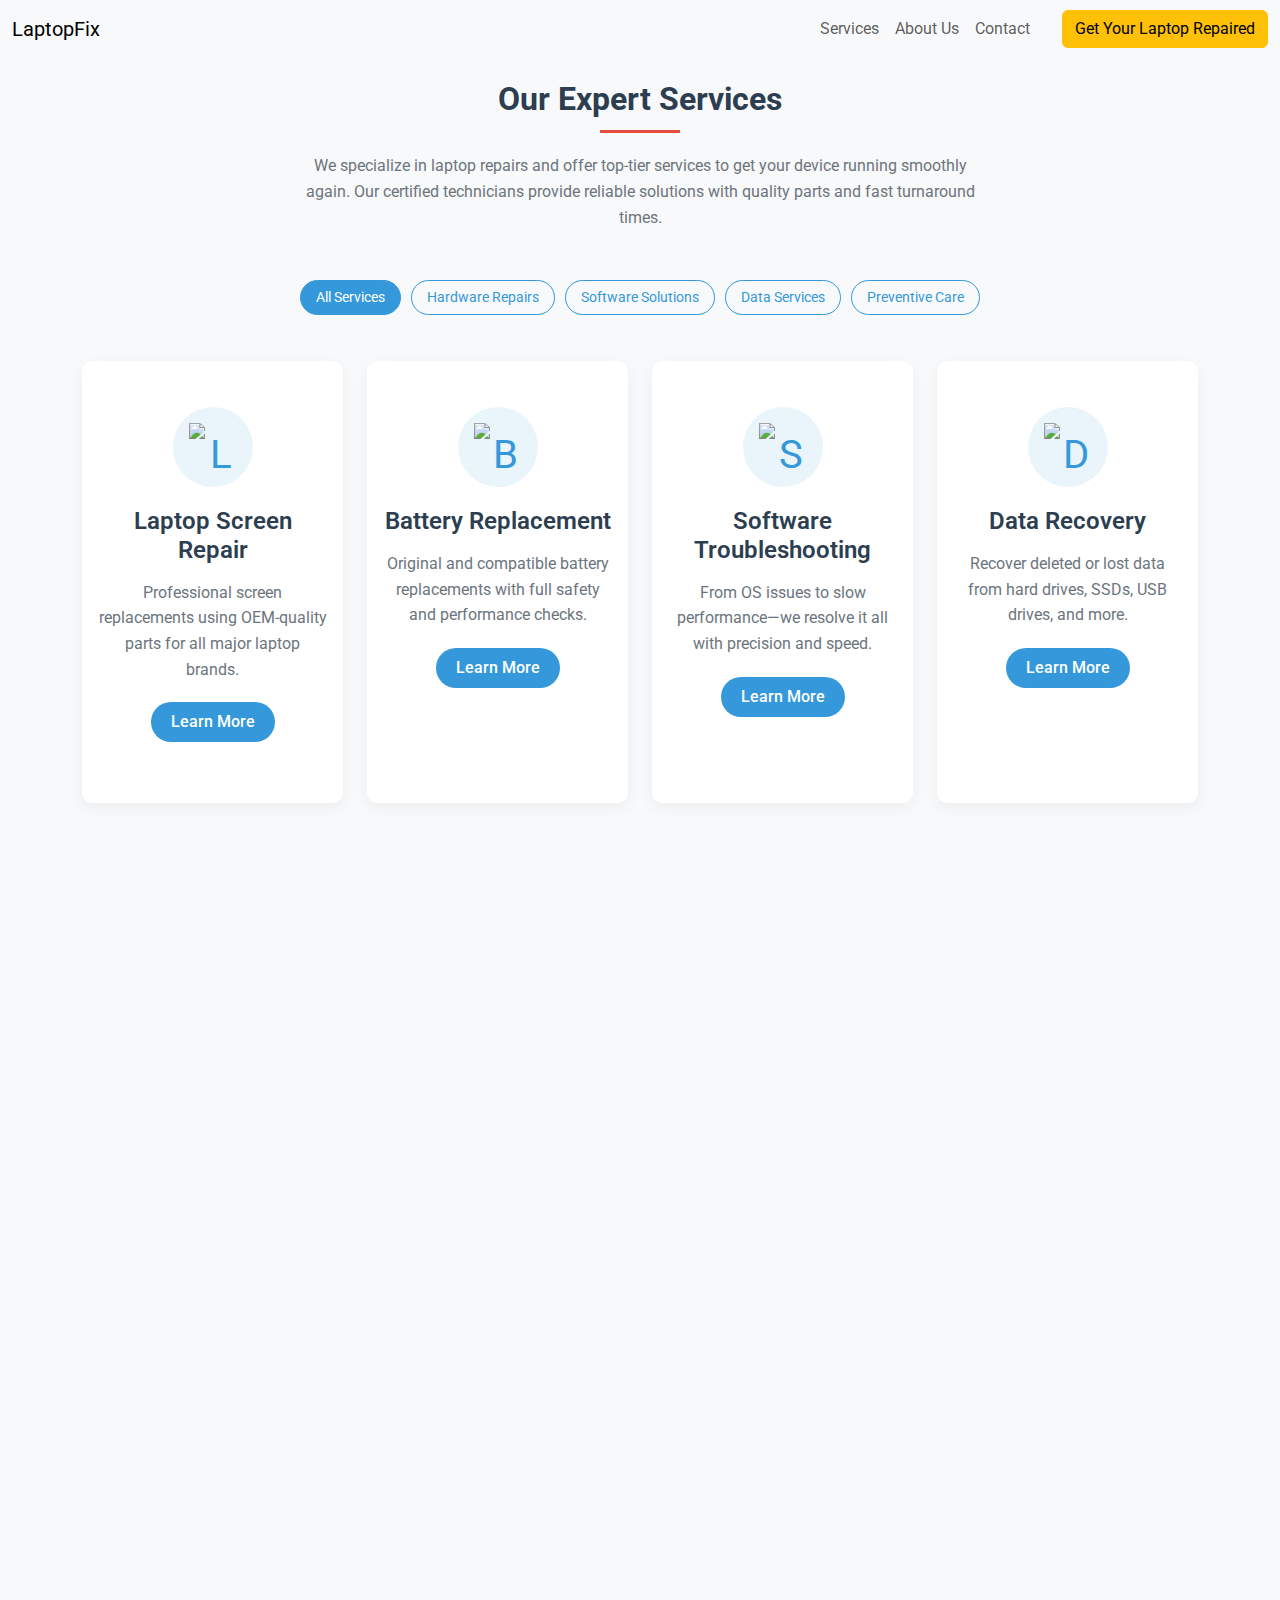
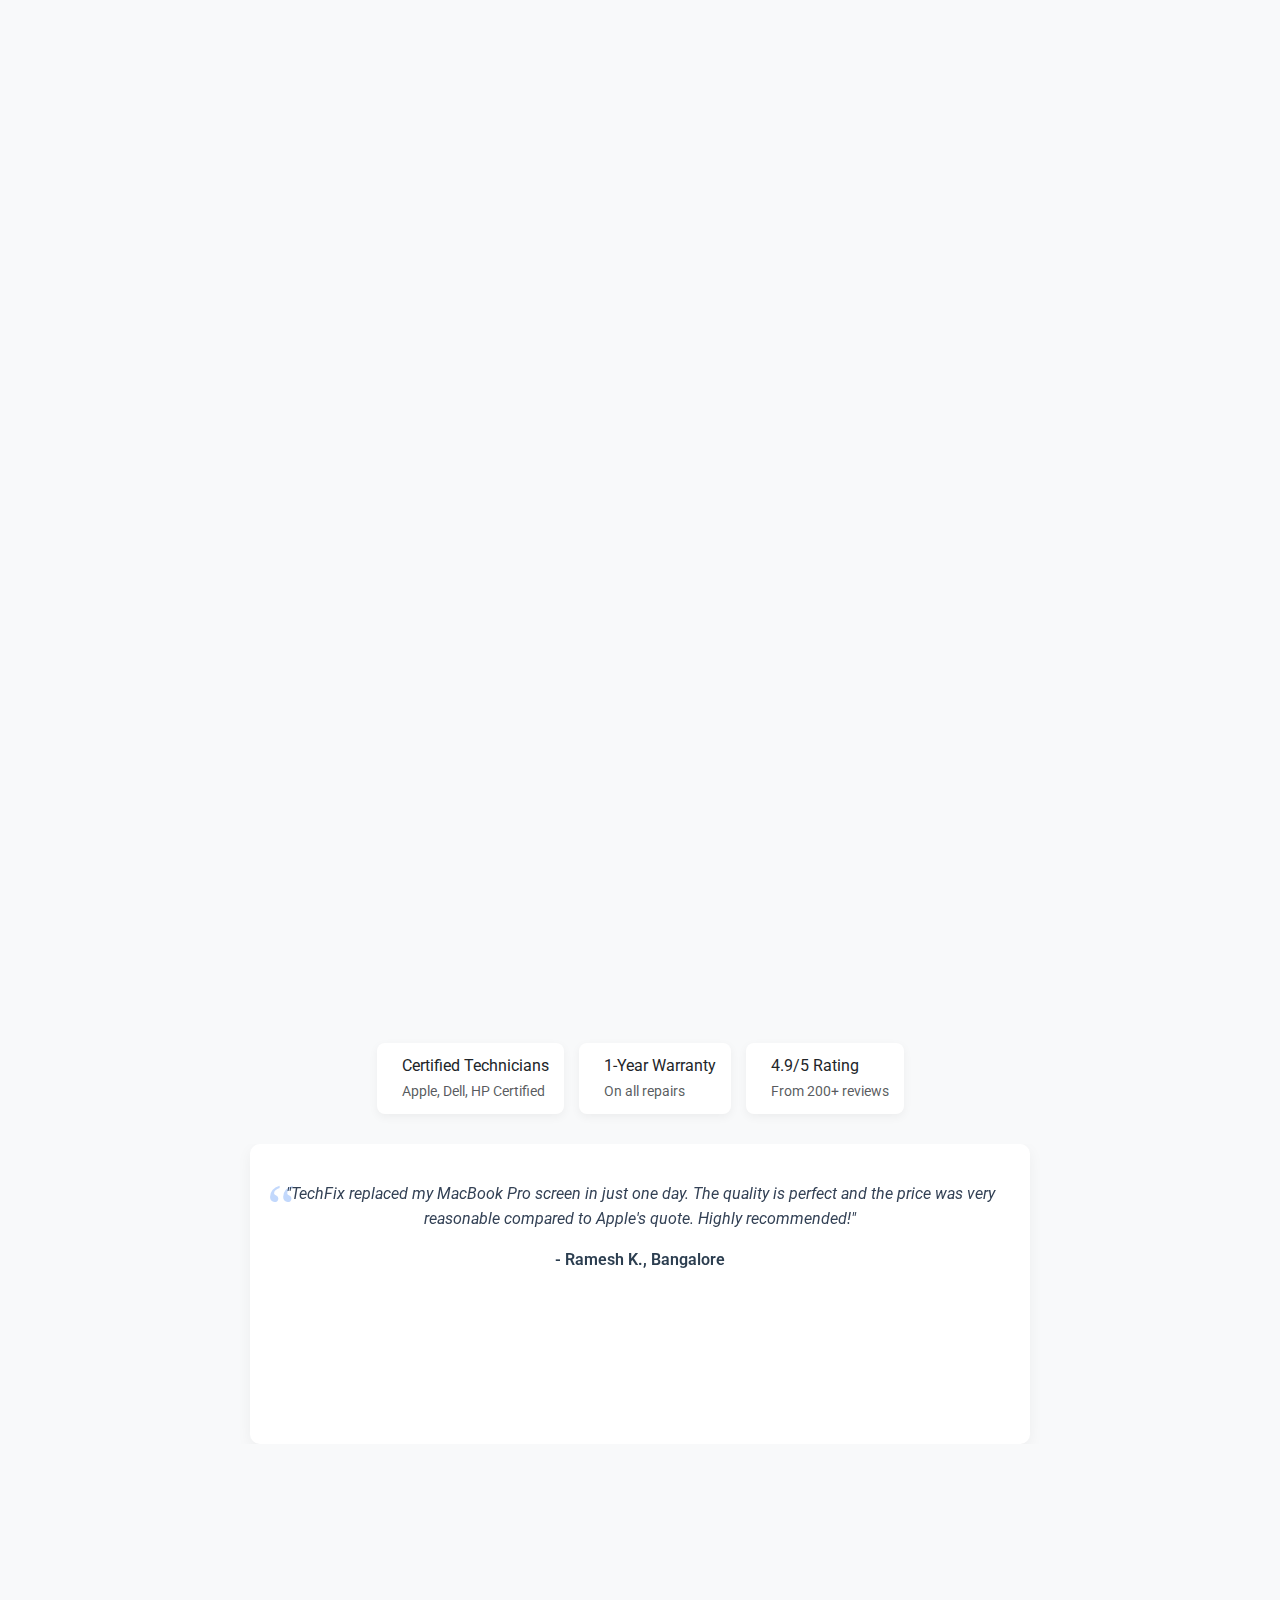
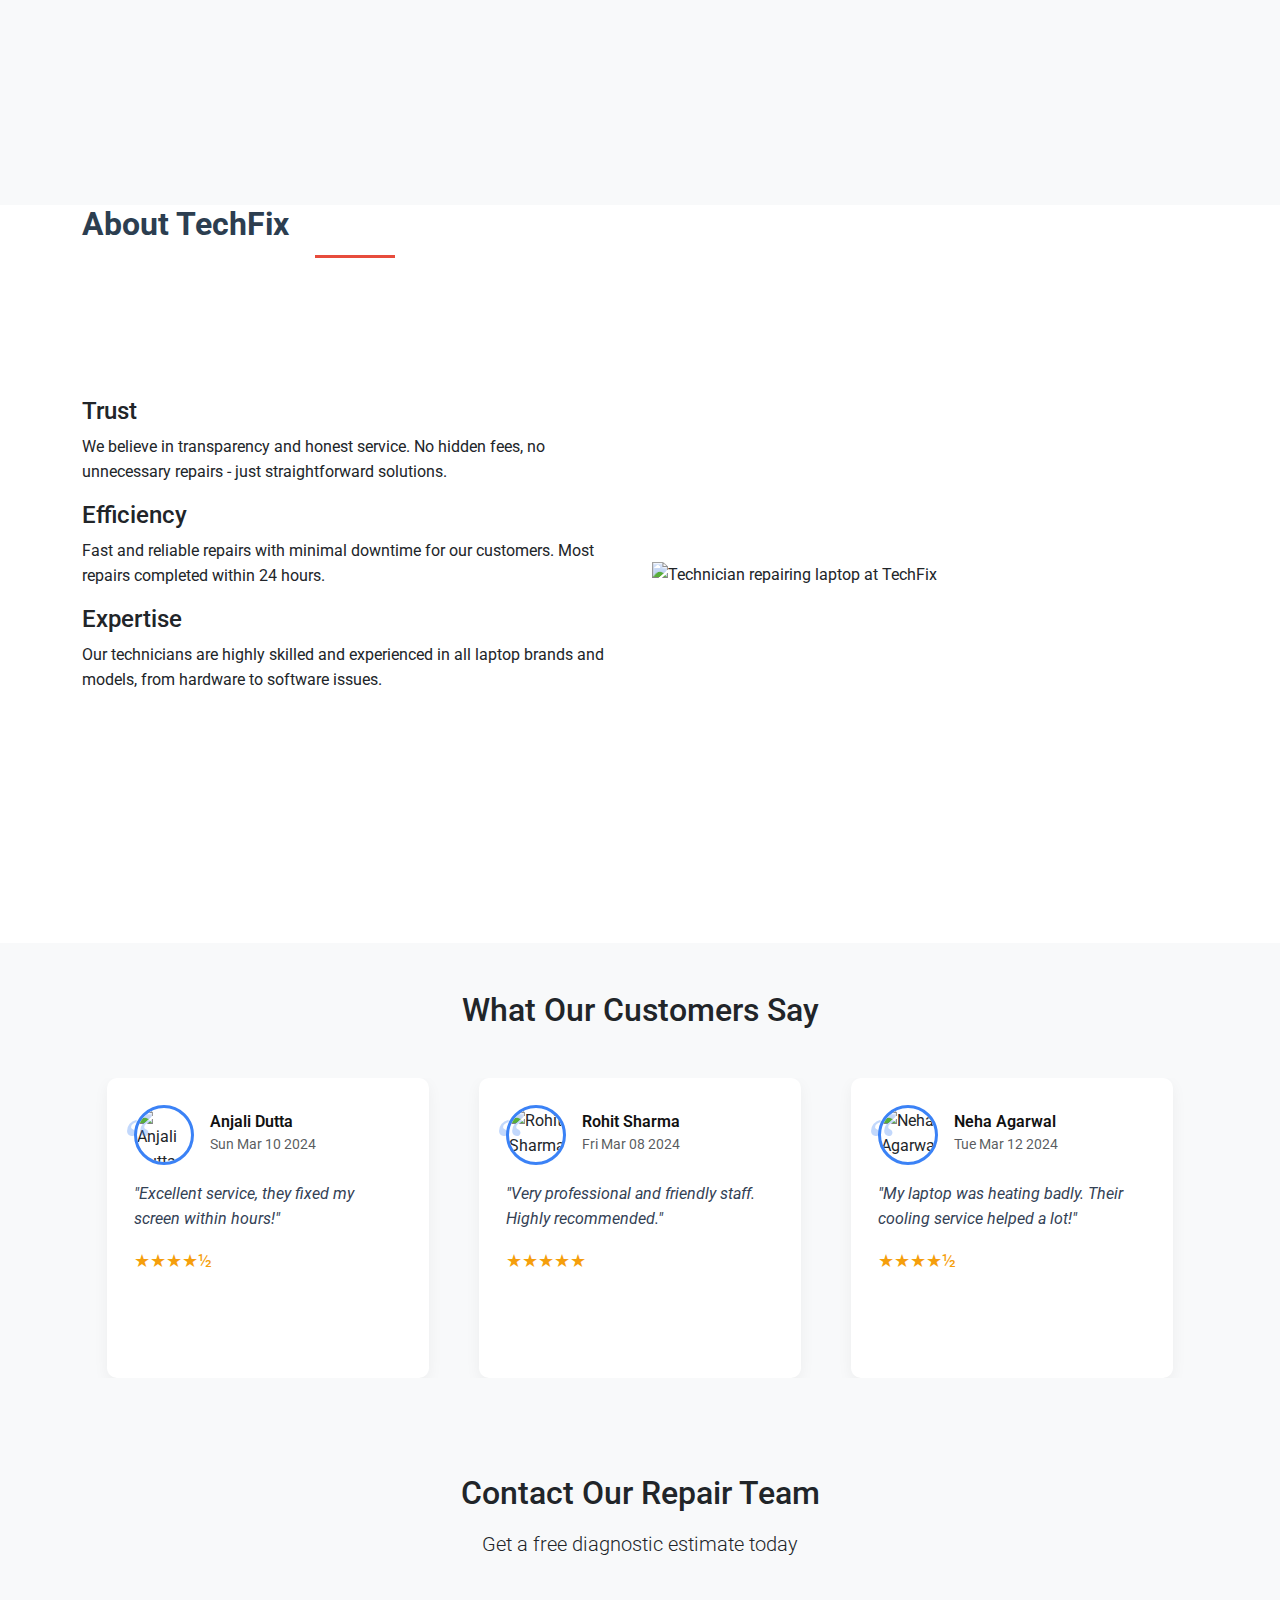
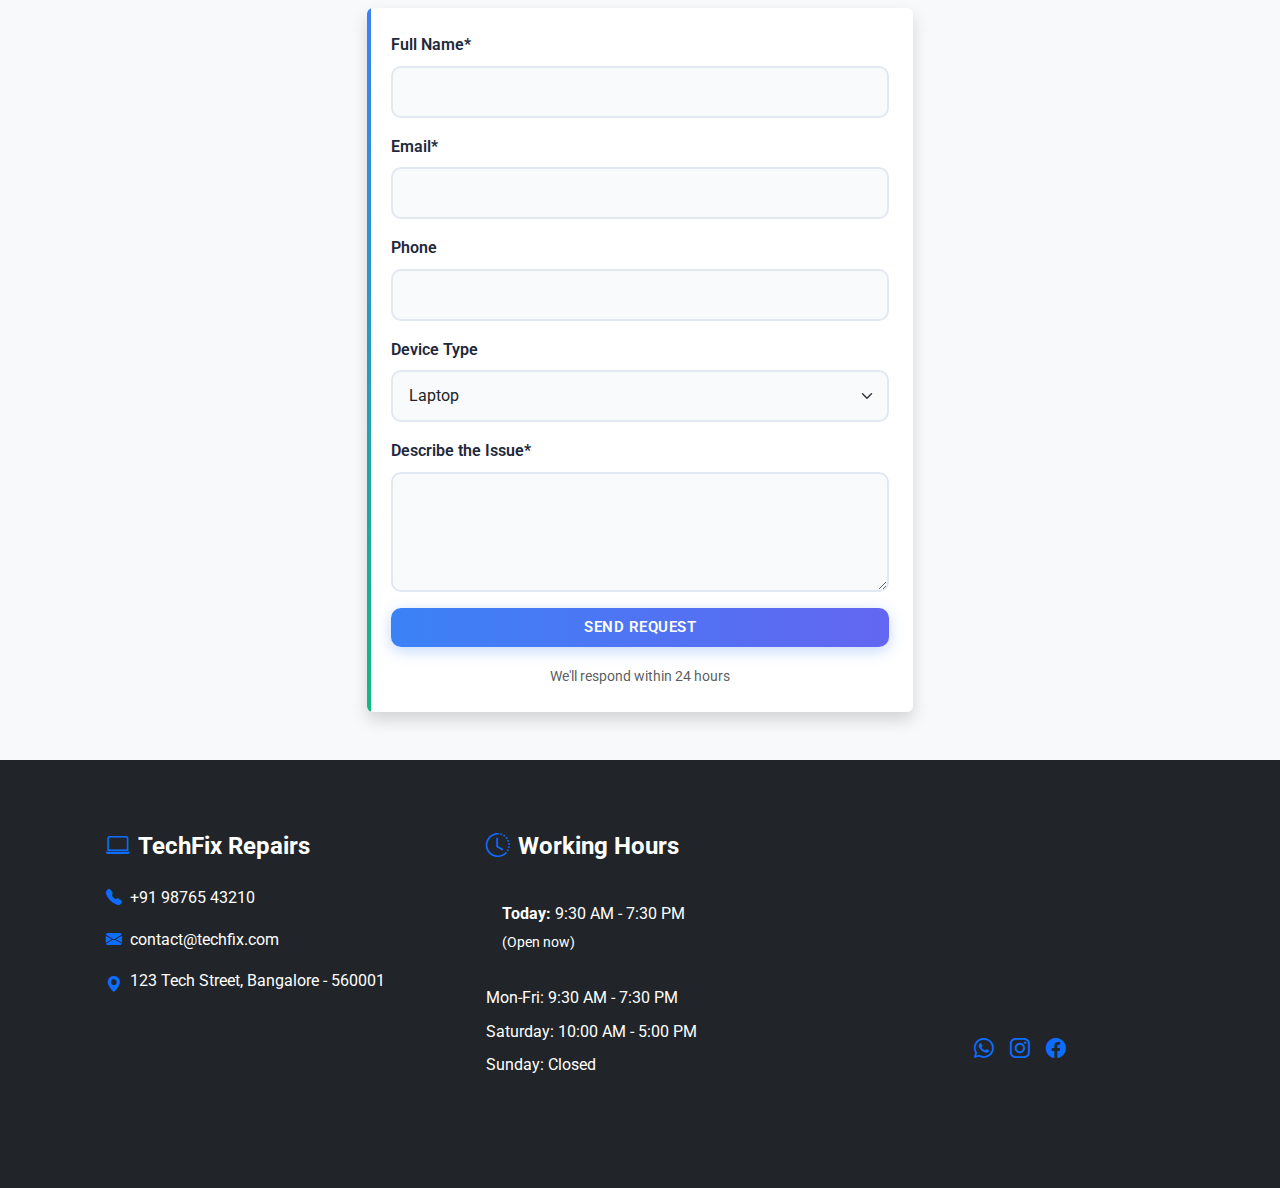
==== index.html @ 498bc0d8 "add initial commit" ====
<!DOCTYPE html>
<html lang="en">

<head>
  <meta charset="UTF-8">
  <meta name="viewport" content="width=device-width, initial-scale=1.0">
  <meta name="description" content="Professional and fast laptop repair services. We specialize in screen repairs, battery replacements, and data recovery.">
  <meta name="keywords" content="laptop repair, fast laptop services, screen repair, battery replacement">
  <meta name="author" content="Your Name">
  <title>Laptop Repair Shop - Home</title>

  <!-- Google Fonts -->
  <link href="https://fonts.googleapis.com/css2?family=Roboto:wght@400;500&family=Open+Sans:wght@400;600&display=swap" rel="stylesheet">
  
  <!-- Bootstrap CSS -->
  <link href="https://cdn.jsdelivr.net/npm/bootstrap@5.3.0-alpha1/dist/css/bootstrap.min.css" rel="stylesheet">

  <link rel="stylesheet" href="https://cdn.jsdelivr.net/npm/bootstrap-icons@1.10.0/font/bootstrap-icons.css">
  

  <!-- Custom CSS -->
  <link rel="stylesheet" href="styles.css">
  <link rel="stylesheet" href="services.css">
  <link rel="stylesheet" href="reviews.css">
  <link rel="stylesheet" href="aboutus.css">
  <link rel="stylesheet" href="contactus.css">

</head>

<body>
  <!-- Navbar -->
  <nav class="navbar navbar-expand-lg navbar-light fixed-top bg-light">
    <div class="container-fluid">
      <a class="navbar-brand" href="#">LaptopFix</a>
      <button class="navbar-toggler" type="button" data-bs-toggle="collapse" data-bs-target="#navbarNav"
        aria-controls="navbarNav" aria-expanded="false" aria-label="Toggle navigation">
        <span class="navbar-toggler-icon"></span>
      </button>
      <div class="collapse navbar-collapse" id="navbarNav">
        <ul class="navbar-nav ms-auto">
          <li class="nav-item">
            <a class="nav-link" href="#services">Services</a>
          </li>
          <li class="nav-item">
            <a class="nav-link" href="#about">About Us</a>
          </li>
          <li class="nav-item">
            <a class="nav-link" href="#contact">Contact</a>
          </li>
        </ul>
        <a href="#contact" class="btn btn-warning ms-lg-4">Get Your Laptop Repaired</a>
      </div>
    </div>
  </nav>

  <!-- Hero Section -->
  <!-- <header class="hero-section text-center text-white">
    <div class="container">
      <h1 class="display-4">Fast and Reliable Laptop Repair Services</h1>
      <p>Your trusted partner for quick and quality laptop repairs.</p>
      <a href="#services" class="btn btn-primary btn-lg">Our Services</a>
    </div>
  </header> -->

<!-- SERVICES SECTION -->
    <section class="services-section" id="services">
        <div class="container">
            <div class="text-center">
                <h2 class="section-title fade-in">Our Expert Services</h2>
                <p class="section-subtitle fade-in">We specialize in laptop repairs and offer top-tier services to get your device running smoothly again. Our certified technicians provide reliable solutions with quality parts and fast turnaround times.</p>
            </div>
            
            <!-- Service Filters -->
            <div class="filter-buttons fade-in">
                <button class="filter-btn active" data-filter="all">All Services</button>
                <button class="filter-btn" data-filter="hardware">Hardware Repairs</button>
                <button class="filter-btn" data-filter="software">Software Solutions</button>
                <button class="filter-btn" data-filter="data">Data Services</button>
                <button class="filter-btn" data-filter="preventive">Preventive Care</button>
            </div>
            
            <!-- Services Grid -->
            <div class="row" id="services-container">
                <!-- Services will be loaded dynamically from JSON -->
            </div>
            
            <!-- Trust Indicators -->
            <div class="trust-badges fade-in">
                <div class="badge-item">
                    <div class="badge-icon">
                        <i class="fas fa-certificate"></i>
                    </div>
                    <div>
                        <div class="badge-title">Certified Technicians</div>
                        <small class="text-muted">Apple, Dell, HP Certified</small>
                    </div>
                </div>
                <div class="badge-item">
                    <div class="badge-icon">
                        <i class="fas fa-shield-alt"></i>
                    </div>
                    <div>
                        <div class="badge-title">1-Year Warranty</div>
                        <small class="text-muted">On all repairs</small>
                    </div>
                </div>
                <div class="badge-item">
                    <div class="badge-icon">
                        <i class="fas fa-star"></i>
                    </div>
                    <div>
                        <div class="badge-title">4.9/5 Rating</div>
                        <small class="text-muted">From 200+ reviews</small>
                    </div>
                </div>
            </div>
            
            <!-- Testimonials Carousel -->
            <div id="testimonialCarousel" class="carousel slide fade-in" data-bs-ride="carousel" style="max-width: 800px; margin: 0 auto;">
                <div class="carousel-inner">
                    <div class="carousel-item active">
                        <div class="testimonial-card text-center">
                            <div class="rating">
                                <i class="fas fa-star"></i>
                                <i class="fas fa-star"></i>
                                <i class="fas fa-star"></i>
                                <i class="fas fa-star"></i>
                                <i class="fas fa-star"></i>
                            </div>
                            <p class="testimonial-text">"TechFix replaced my MacBook Pro screen in just one day. The quality is perfect and the price was very reasonable compared to Apple's quote. Highly recommended!"</p>
                            <div class="testimonial-author">- Ramesh K., Bangalore</div>
                        </div>
                    </div>
                    <div class="carousel-item">
                        <div class="testimonial-card text-center">
                            <div class="rating">
                                <i class="fas fa-star"></i>
                                <i class="fas fa-star"></i>
                                <i class="fas fa-star"></i>
                                <i class="fas fa-star"></i>
                                <i class="fas fa-star"></i>
                            </div>
                            <p class="testimonial-text">"My laptop wouldn't boot and I had important files. TechFix recovered all my data and fixed the hardware issue. Professional service with transparent pricing."</p>
                            <div class="testimonial-author">- Priya M., Mumbai</div>
                        </div>
                    </div>
                </div>
                <button class="carousel-control-prev" type="button" data-bs-target="#testimonialCarousel" data-bs-slide="prev">
                    <span class="carousel-control-prev-icon" aria-hidden="true"></span>
                    <span class="visually-hidden">Previous</span>
                </button>
                <button class="carousel-control-next" type="button" data-bs-target="#testimonialCarousel" data-bs-slide="next">
                    <span class="carousel-control-next-icon" aria-hidden="true"></span>
                    <span class="visually-hidden">Next</span>
                </button>
            </div>
            
            <!-- CTA Section -->
            <div class="cta-section fade-in">
                <h3 class="cta-title">Need help with your laptop?</h3>
                <p class="mb-4">Get a free diagnostic and quote from our experts today.</p>
                <a href="#contact">
                    <button class="btn btn-cta" data-bs-toggle="modal"  data-bs-target="">Get a Free Quote</button>
                </a>
            </div>
        </div>
    </section>
  
  
  

  <!-- About Us Section -->
  <section class="about-section" id="about">
    <div class="container">
        <div class="row align-items-center">
            <!-- Left Column - Text Content -->
            <div class="col-lg-6">
                <h2 class="section-title slide-up">About TechFix</h2>
                
                <div class="mission-text fade-in">
                    <p>Our mission is to provide fast, affordable, and professional laptop repairs with a focus on customer satisfaction and quality service. Since 2015, we've been helping individuals and businesses in our community stay productive with reliable laptop repair solutions.</p>
                </div>
                
                <div class="values-list">
                    <div class="value-item slide-up" style="transition-delay: 0.1s;">
                        <div class="value-icon">
                            <i class="fas fa-handshake"></i>
                        </div>
                        <div class="value-content">
                            <h4>Trust</h4>
                            <p>We believe in transparency and honest service. No hidden fees, no unnecessary repairs - just straightforward solutions.</p>
                        </div>
                    </div>
                    
                    <div class="value-item slide-up" style="transition-delay: 0.2s;">
                        <div class="value-icon">
                            <i class="fas fa-bolt"></i>
                        </div>
                        <div class="value-content">
                            <h4>Efficiency</h4>
                            <p>Fast and reliable repairs with minimal downtime for our customers. Most repairs completed within 24 hours.</p>
                        </div>
                    </div>
                    
                    <div class="value-item slide-up" style="transition-delay: 0.3s;">
                        <div class="value-icon">
                            <i class="fas fa-user-tie"></i>
                        </div>
                        <div class="value-content">
                            <h4>Expertise</h4>
                            <p>Our technicians are highly skilled and experienced in all laptop brands and models, from hardware to software issues.</p>
                        </div>
                    </div>
                </div>
                
                <div class="team-intro fade-in" style="transition-delay: 0.4s;">
                    <p><strong>Our team of certified technicians</strong> has over 15 years of combined experience in laptop repairs. We continuously train to stay updated with the latest technologies and repair techniques.</p>
                </div>
                
                <div class="certifications fade-in" style="transition-delay: 0.5s;">
                    <p class="mb-3"><strong>Certifications:</strong></p>
                    <div class="d-flex flex-wrap gap-3">
                        <span class="badge bg-primary p-2"><i class="fas fa-certificate me-2"></i>Apple Certified</span>
                        <span class="badge bg-success p-2"><i class="fas fa-certificate me-2"></i>Microsoft Partner</span>
                        <span class="badge bg-dark p-2"><i class="fas fa-award me-2"></i>BBB Accredited</span>
                    </div>
                </div>
                
                <div class="mt-4 fade-in" style="transition-delay: 0.6s;">
                    <button class="btn cta-button btn-lg">Get Your Laptop Repaired</button>
                </div>
            </div>
            
            <!-- Right Column - Image -->
            <div class="col-lg-6">
                <div class="about-img slide-up" style="transition-delay: 0.3s;">
                    <img src="https://images.unsplash.com/photo-1551434678-e076c223a692?ixlib=rb-1.2.1&auto=format&fit=crop&w=1000&q=80" alt="Technician repairing laptop at TechFix" class="img-fluid">
                    <!-- <div class="position-absolute bottom-0 start-0 p-3 text-white w-100" style="background: linear-gradient(transparent, rgba(0,0,0,0.7));">
                        <h5 class="mb-0">Our team at work</h5>
                        <small>State-of-the-art repair facility</small>
                    </div> -->
                </div>
                
                <!-- Video alternative (commented out) -->
                <!--
                <div class="mt-4 about-img">
                    <div class="ratio ratio-16x9">
                        <iframe src="https://www.youtube.com/embed/example" title="About TechFix" allowfullscreen></iframe>
                    </div>
                </div>
                -->
            </div>
        </div>
    </div>
</section>

  <!-- Review Section -->

  <section class="py-5 bg-light" id="customer-reviews">
    <div class="container">
      <h2 class="text-center mb-5">What Our Customers Say</h2>
      <div class="row" id="testimonial-container"></div>
    </div>
  </section>
  
  
  

  <!-- Testimonial Section -->
  <!-- <section id="testimonials" class="py-5">
    <div class="container">
      <h2 class="text-center mb-4">What Our Customers Say</h2>
      <div id="testimonialCarousel" class="carousel slide" data-bs-ride="carousel">
        <div class="carousel-inner">
          <div class="carousel-item active">
            <p class="text-center">"Great service, my laptop is like new again! Highly recommend."</p>
            <h5 class="text-center">John Doe</h5>
          </div>
          <div class="carousel-item">
            <p class="text-center">"Quick and affordable repairs. I was impressed with the speed and quality."</p>
            <h5 class="text-center">Jane Smith</h5>
          </div>
          <div class="carousel-item">
            <p class="text-center">"Best laptop repair service I’ve ever used! My laptop runs like new!"</p>
            <h5 class="text-center">Mary Johnson</h5>
          </div>
        </div>
        <button class="carousel-control-prev" type="button" data-bs-target="#testimonialCarousel" data-bs-slide="prev">
          <span class="carousel-control-prev-icon" aria-hidden="true"></span>
          <span class="visually-hidden">Previous</span>
        </button>
        <button class="carousel-control-next" type="button" data-bs-target="#testimonialCarousel" data-bs-slide="next">
          <span class="carousel-control-next-icon" aria-hidden="true"></span>
          <span class="visually-hidden">Next</span>
        </button>
      </div>
    </div>
  </section> -->

  <!-- Contact Section -->
  <!-- <section id="contact" class="bg-dark text-white py-5">
    <div class="container">
      <h2 class="text-center mb-4">Contact Us</h2>
      <form>
        <div class="mb-3">
          <label for="name" class="form-label">Your Name</label>
          <input type="text" class="form-control" id="name" placeholder="Enter your name">
        </div>
        <div class="mb-3">
          <label for="email" class="form-label">Email Address</label>
          <input type="email" class="form-control" id="email" placeholder="Enter your email">
        </div>
        <div class="mb-3">
          <label for="message" class="form-label">Your Message</label>
          <textarea class="form-control" id="message" rows="4" placeholder="Enter your message here"></textarea>
        </div>
        <button type="submit" class="btn btn-success">Send Message</button>
      </form>
      <div class="mt-4 text-center">
        <p>Phone: 123-456-7890</p>
        <p>Email: info@laptopfix.com</p>
      </div>
    </div>
  </section> -->

  <section id="contact" class="contact-section py-5 bg-light">
    <div class="container">
      <div class="row justify-content-center">
        <div class="col-lg-8 text-center">
          <h2 class="mb-3">Contact Our Repair Team</h2>
          <p class="lead mb-5">Get a free diagnostic estimate today</p>
        </div>
      </div>
      
      <div class="row justify-content-center">
        <div class="col-lg-6">
          <form id="repair-form" class="custom-form p-4 bg-white rounded shadow">
            <div class="mb-3">
              <label for="name" class="form-label">Full Name*</label>
              <input type="text" class="form-control" id="name" name="name" required>
            </div>
            
            <div class="mb-3">
              <label for="email" class="form-label">Email*</label>
              <input type="email" class="form-control" id="email" name="email" required>
            </div>
            
            <div class="mb-3">
              <label for="phone" class="form-label">Phone</label>
              <input type="tel" class="form-control" id="phone" name="phone">
            </div>
            
            <div class="mb-3">
              <label for="device" class="form-label">Device Type</label>
              <select class="form-select" id="device" name="device">
                <option value="Laptop">Laptop</option>
                <option value="MacBook">MacBook</option>
                <option value="PC">Desktop PC</option>
                <option value="Other">Other</option>
              </select>
            </div>
            
            <div class="mb-3">
              <label for="issue" class="form-label">Describe the Issue*</label>
              <textarea class="form-control" id="issue" name="issue" rows="3" required></textarea>
            </div>
            
            <button type="submit" class="btn btn-primary w-100 py-2">
              <span class="submit-text">Send Request</span>
              <span class="spinner-border spinner-border-sm d-none" role="status"></span>
            </button>
            
            <div class="mt-3 text-center">
              <small class="text-muted">We'll respond within 24 hours</small>
            </div>
          </form>
        </div>
      </div>
    </div>
  </section>
  
<!-- Modern Footer Section -->
<footer class="footer text-white pt-5 pb-4 bg-dark">
    <div class="container">
        <div class="row g-4">
            <!-- Contact Information -->
            <div class="col-lg-4">
                <div class="contact-card p-4 h-100">
                    <h4 class="fw-bold mb-4">
                        <i class="bi bi-laptop text-primary me-2"></i>TechFix Repairs
                    </h4>
                    <ul class="list-unstyled">
                        <li class="mb-3">
                            <a href="tel:+919876543210" class="text-white text-decoration-none">
                                <i class="bi bi-telephone-fill text-primary me-2"></i>+91 98765 43210
                            </a>
                        </li>
                        <li class="mb-3">
                            <a href="mailto:contact@techfix.com" class="text-white text-decoration-none">
                                <i class="bi bi-envelope-fill text-primary me-2"></i>contact@techfix.com
                            </a>
                        </li>
                        <li class="d-flex align-items-start">
                            <i class="bi bi-geo-alt-fill text-primary mt-1 me-2"></i>
                            <span>123 Tech Street, Bangalore - 560001</span>
                        </li>
                    </ul>
                </div>
            </div>
            
            <!-- Business Hours -->
            <div class="col-lg-4">
                <div class="contact-card p-4 h-100">
                    <h4 class="fw-bold mb-4">
                        <i class="bi bi-clock-history text-primary me-2"></i>Working Hours
                    </h4>
                    <div class="hours-badge p-3 mb-3">
                        <p class="mb-1"><strong>Today:</strong> 9:30 AM - 7:30 PM</p>
                        <p class="mb-0 small">(Open now)</p>
                    </div>
                    <ul class="list-unstyled">
                        <li class="mb-2">Mon-Fri: 9:30 AM - 7:30 PM</li>
                        <li class="mb-2">Saturday: 10:00 AM - 5:00 PM</li>
                        <li>Sunday: Closed</li>
                    </ul>
                </div>
            </div>
            
            <!-- Google Maps & Social -->
            <div class="col-lg-4">
                <div class="map-container mb-4 ratio ratio-16x9">
                    <iframe src="https://www.google.com/maps/embed?pb=!1m18!1m12!1m3!1d3888.123456789012!2d77.12345678901234!3d12.123456789012345!2m3!1f0!2f0!3f0!3m2!1i1024!2i768!4f13.1!3m3!1m2!1s0x0%3A0x0!2zMTLCsDA3JzI0LjQiTiA3N8KwMDcnMjQuNCJF!5e0!3m2!1sen!2sin!4v1234567890123!5m2!1sen!2sin" 
                            allowfullscreen="" 
                            loading="lazy" 
                            referrerpolicy="no-referrer-when-downgrade">
                    </iframe>
                </div>
                <div class="d-flex justify-content-center">
                    <a href="#" class="social-icon me-3" aria-label="WhatsApp">
                        <i class="bi bi-whatsapp fs-5"></i>
                    </a>
                    <a href="#" class="social-icon me-3" aria-label="Instagram">
                        <i class="bi bi-instagram fs-5"></i>
                    </a>
                    <a href="#" class="social-icon" aria-label="Facebook">
                        <i class="bi bi-facebook fs-5"></i>
                    </a>
                </div>
            </div>
        </div>
        
        <!-- Copyright -->
        <div class="row mt-4">
            <div class="col-12 text-center">
                <p class="small text-muted mb-0">
                    &copy; 2023 TechFix Laptop Repairs. All rights reserved. | 
                    <a href="#" class="text-muted text-decoration-none">Privacy Policy</a> | 
                    <a href="#" class="text-muted text-decoration-none">Terms of Service</a>
                </p>
            </div>
        </div>
    </div>
</footer>



  <!-- Bootstrap JS and Custom JS -->
  <script src="https://cdn.jsdelivr.net/npm/bootstrap@5.3.0-alpha1/dist/js/bootstrap.bundle.min.js"></script>
  <script src="https://cdn.jsdelivr.net/npm/@emailjs/browser@3/dist/email.min.js"></script>
  <script src="scripts.js"></script>
  <script src="reviews.js"></script>
  <script src="aboutus.js"></script>
  <script src="services.js"></script>
</body>

</html>
---- services.css ----
:root {
    --primary-color: #2c3e50;
    --secondary-color: #3498db;
    --accent-color: #e74c3c;
    --light-color: #f8f9fa;
    --dark-color: #212529;
}

body {
    font-family: 'Roboto', sans-serif;
    color: var(--dark-color);
    line-height: 1.6;
}

.services-section {
    padding: 80px 0;
    background-color: var(--light-color);
}

.section-title {
    color: var(--primary-color);
    font-weight: 700;
    margin-bottom: 20px;
    position: relative;
    padding-bottom: 15px;
}

.section-title::after {
    content: '';
    position: absolute;
    left: 50%;
    transform: translateX(-50%);
    bottom: 0;
    width: 80px;
    height: 3px;
    background-color: var(--accent-color);
}

.section-subtitle {
    color: #6c757d;
    max-width: 700px;
    margin: 0 auto 50px;
}

.service-card {
    border: none;
    border-radius: 10px;
    overflow: hidden;
    box-shadow: 0 5px 15px rgba(0, 0, 0, 0.05);
    transition: all 0.3s ease;
    margin-bottom: 25px;
    background-color: white;
    height: 100%;
}

.service-card:hover {
    transform: translateY(-10px);
    box-shadow: 0 15px 30px rgba(0, 0, 0, 0.1);
}

.service-icon {
    width: 80px;
    height: 80px;
    margin: 30px auto 20px;
    display: flex;
    align-items: center;
    justify-content: center;
    background-color: rgba(52, 152, 219, 0.1);
    border-radius: 50%;
    color: var(--secondary-color);
    font-size: 2.5rem;
}

.service-icon img {
    width: 48px;
    height: 48px;
}

.service-title {
    color: var(--primary-color);
    font-weight: 600;
    margin-bottom: 15px;
}

.service-description {
    color: #6c757d;
    margin-bottom: 20px;
    min-height: 60px;
}

.btn-service {
    background-color: var(--secondary-color);
    color: white;
    border: none;
    padding: 8px 20px;
    font-weight: 500;
    border-radius: 50px;
    transition: all 0.3s ease;
    margin-bottom: 20px;
}

.btn-service:hover {
    background-color: var(--primary-color);
    transform: translateY(-3px);
    box-shadow: 0 5px 15px rgba(0, 0, 0, 0.1);
    color: white;
}

.accordion-button {
    font-weight: 600;
    color: var(--primary-color);
    background-color: rgba(52, 152, 219, 0.05);
}

.accordion-button:not(.collapsed) {
    background-color: rgba(52, 152, 219, 0.1);
    color: var(--primary-color);
}

.accordion-button:focus {
    box-shadow: none;
    border-color: rgba(52, 152, 219, 0.25);
}

.service-details {
    padding: 15px;
    background-color: white;
}

.service-details p {
    margin-bottom: 0;
}

.filter-buttons {
    margin-bottom: 30px;
    display: flex;
    flex-wrap: wrap;
    justify-content: center;
    gap: 10px;
}

.filter-btn {
    border: 1px solid var(--secondary-color);
    color: var(--secondary-color);
    background-color: transparent;
    padding: 5px 15px;
    border-radius: 50px;
    transition: all 0.3s ease;
    font-size: 0.9rem;
}

.filter-btn:hover, .filter-btn.active {
    background-color: var(--secondary-color);
    color: white;
}

.testimonial-card {
    background-color: white;
    border-radius: 10px;
    padding: 20px;
    box-shadow: 0 5px 15px rgba(0, 0, 0, 0.05);
    margin: 10px;
}

.testimonial-text {
    font-style: italic;
    color: #6c757d;
    margin-bottom: 15px;
}

.testimonial-author {
    font-weight: 600;
    color: var(--primary-color);
}

.rating {
    color: #ffc107;
    margin-bottom: 10px;
}

.trust-badges {
    display: flex;
    flex-wrap: wrap;
    justify-content: center;
    gap: 15px;
    margin: 30px 0;
}

.badge-item {
    display: flex;
    align-items: center;
    background-color: white;
    padding: 10px 15px;
    border-radius: 8px;
    box-shadow: 0 3px 10px rgba(0, 0, 0, 0.05);
}

.badge-icon {
    color: var(--accent-color);
    font-size: 1.5rem;
    margin-right: 10px;
}

.cta-section {
    background-color: var(--primary-color);
    color: white;
    padding: 40px 0;
    border-radius: 10px;
    margin-top: 50px;
    text-align: center;
}

.cta-title {
    font-weight: 700;
    margin-bottom: 20px;
}

.btn-cta {
    background-color: var(--accent-color);
    color: white;
    border: none;
    padding: 12px 30px;
    font-weight: 600;
    border-radius: 50px;
    transition: all 0.3s ease;
}

.btn-cta:hover {
    background-color: white;
    color: var(--accent-color);
    transform: translateY(-3px);
    box-shadow: 0 10px 20px rgba(0, 0, 0, 0.1);
}

/* Animation classes */
.fade-in {
    opacity: 0;
    transition: opacity 0.6s ease-out;
}

.fade-in.visible {
    opacity: 1;
}

/* Responsive adjustments */
@media (max-width: 768px) {
    .services-section {
        padding: 50px 0;
    }
    
    .section-subtitle {
        margin-bottom: 30px;
    }
    
    .filter-buttons {
        margin-bottom: 20px;
    }
}
---- reviews.css ----
/* Container styling */
.testimonial-card {
position: relative;
background: #ffffff;
border-radius: 16px;
padding: 2rem 1.5rem;
margin: 0 10px;
box-shadow: 0 10px 20px rgba(0,0,0,0.08);
border: 2px solid transparent;
transition: all 0.4s ease;
min-height: 300px;
overflow: hidden;
}

.testimonial-card:hover {
border-color: #3b82f6;
box-shadow: 0 12px 25px rgba(0,0,0,0.15);
transform: translateY(-5px);
}

/* Floating quote icon */
.testimonial-card::before {
content: "“";
font-size: 4rem;
position: absolute;
top: 10px;
left: 15px;
color: #3b82f650;
font-family: Georgia, serif;
z-index: 0;
}

.profile-img {
width: 60px;
height: 60px;
border-radius: 50%;
object-fit: cover;
margin-right: 1rem;
border: 3px solid #3b82f6;
}

.testimonial-text {
font-size: 1rem;
color: #333;
line-height: 1.7;
position: relative;
z-index: 1;
font-style: italic;
}

.testimonial-stars {
color: #f59e0b;
font-size: 1.1rem;
margin-top: 0.8rem;
}

.testimonial-card h6 {
margin-bottom: 0;
font-weight: 600;
color: #111;
}

.testimonial-card small {
color: #666;
}

.testimonial-slide {
display: flex;
justify-content: center;
flex-wrap: nowrap;
overflow: hidden;
}

.testimonial-inner {
display: flex;
transition: transform 0.6s ease-in-out;
width: 100%;
}

.testimonial-item {
min-width: 33.3333%;
box-sizing: border-box;
padding: 0 15px;
}

@media (max-width: 768px) {
.testimonial-item {
    min-width: 100%;
}

.testimonial-card {
    padding: 1.5rem 1rem;
}

.testimonial-card::before {
    font-size: 3rem;
}
}
---- aboutus.css ----
.testimonial-card {
    background: white;
    border-radius: 10px;
    padding: 25px;
    box-shadow: 0 5px 15px rgba(0, 0, 0, 0.05);
    transition: all 0.3s ease;
    height: 100%;
}

.testimonial-card:hover {
    transform: translateY(-5px);
    box-shadow: 0 10px 25px rgba(0, 0, 0, 0.1);
}

.testimonial-header {
    display: flex;
    align-items: center;
    margin-bottom: 15px;
}

.testimonial-avatar {
    width: 50px;
    height: 50px;
    border-radius: 50%;
    object-fit: cover;
    margin-right: 15px;
    background-color: #f1f5f9;
    display: flex;
    align-items: center;
    justify-content: center;
    color: #3b82f6;
}

.testimonial-name {
    font-weight: 600;
    margin-bottom: 2px;
    color: #1e293b;
}

.testimonial-date {
    font-size: 0.85rem;
    color: #64748b;
}

.testimonial-rating {
    color: #f59e0b;
    margin: 5px 0;
    font-size: 0.95rem;
}

.testimonial-text {
    color: #334155;
    line-height: 1.6;
}

#show-more-btn {
    padding: 10px 25px;
    font-weight: 600;
    transition: all 0.3s ease;
}

#show-more-btn:hover {
    transform: translateY(-2px);
}

.hidden-testimonial {
    display: none;
}
---- contactus.css ----
/* ===== Modern Contact Form Styles ===== */
.custom-form {
    border: none;
    border-radius: 12px;
    padding: 2.5rem;
    background: white;
    box-shadow: 0 10px 30px rgba(0, 0, 0, 0.08);
    transition: all 0.4s cubic-bezier(0.175, 0.885, 0.32, 1.1);
    position: relative;
    overflow: hidden;
}

.custom-form::before {
    content: '';
    position: absolute;
    top: 0;
    left: 0;
    width: 4px;
    height: 100%;
    background: linear-gradient(to bottom, #3b82f6, #10b981);
    transition: all 0.4s ease;
}

.custom-form:hover {
    transform: translateY(-5px);
    box-shadow: 0 15px 40px rgba(0, 0, 0, 0.12);
}

.custom-form:hover::before {
    width: 6px;
}

.form-label {
    font-weight: 600;
    color: #1e293b;
    margin-bottom: 0.5rem;
    display: block;
}

.form-control, .form-select {
    padding: 12px 16px;
    border-radius: 10px;
    border: 2px solid #e2e8f0;
    font-size: 1rem;
    transition: all 0.3s ease;
    background-color: #f8fafc;
}

.form-control:focus, .form-select:focus {
    border-color: #3b82f6;
    box-shadow: 0 0 0 3px rgba(59, 130, 246, 0.15);
    background-color: white;
    outline: none;
}

textarea.form-control {
    min-height: 120px;
    resize: vertical;
}

.btn-primary {
    background: linear-gradient(to right, #3b82f6, #6366f1);
    border: none;
    border-radius: 10px;
    padding: 14px 24px;
    font-weight: 600;
    letter-spacing: 0.5px;
    text-transform: uppercase;
    font-size: 0.95rem;
    color: white;
    box-shadow: 0 4px 15px rgba(59, 130, 246, 0.3);
    transition: all 0.4s ease;
    position: relative;
    overflow: hidden;
}

.btn-primary:hover {
    transform: translateY(-3px);
    box-shadow: 0 8px 25px rgba(59, 130, 246, 0.4);
    background: linear-gradient(to right, #2563eb, #4f46e5);
}

.btn-primary:active {
    transform: translateY(1px);
}

/* Loading spinner style */
.spinner-border {
    vertical-align: middle;
    margin-left: 8px;
}

/* Floating label animation */
.form-group {
    position: relative;
    margin-bottom: 1.5rem;
}

.form-group label {
    position: absolute;
    top: 12px;
    left: 16px;
    color: #64748b;
    transition: all 0.3s ease;
    pointer-events: none;
    background: white;
    padding: 0 5px;
}

.form-control:focus + label,
.form-control:not(:placeholder-shown) + label {
    top: -10px;
    left: 12px;
    font-size: 0.8rem;
    color: #3b82f6;
    background: linear-gradient(to bottom, white 50%, transparent 50%);
}

/* Responsive adjustments */
@media (max-width: 768px) {
    .custom-form {
        padding: 1.5rem;
    }
    
    .btn-primary {
        padding: 12px 20px;
    }
}

/* Animation for form elements */
@keyframes fadeIn {
    from { opacity: 0; transform: translateY(10px); }
    to { opacity: 1; transform: translateY(0); }
}

.form-group {
    animation: fadeIn 0.5s ease forwards;
    opacity: 0;
}

.form-group:nth-child(1) { animation-delay: 0.1s; }
.form-group:nth-child(2) { animation-delay: 0.2s; }
.form-group:nth-child(3) { animation-delay: 0.3s; }
.form-group:nth-child(4) { animation-delay: 0.4s; }
.form-group:nth-child(5) { animation-delay: 0.5s; }
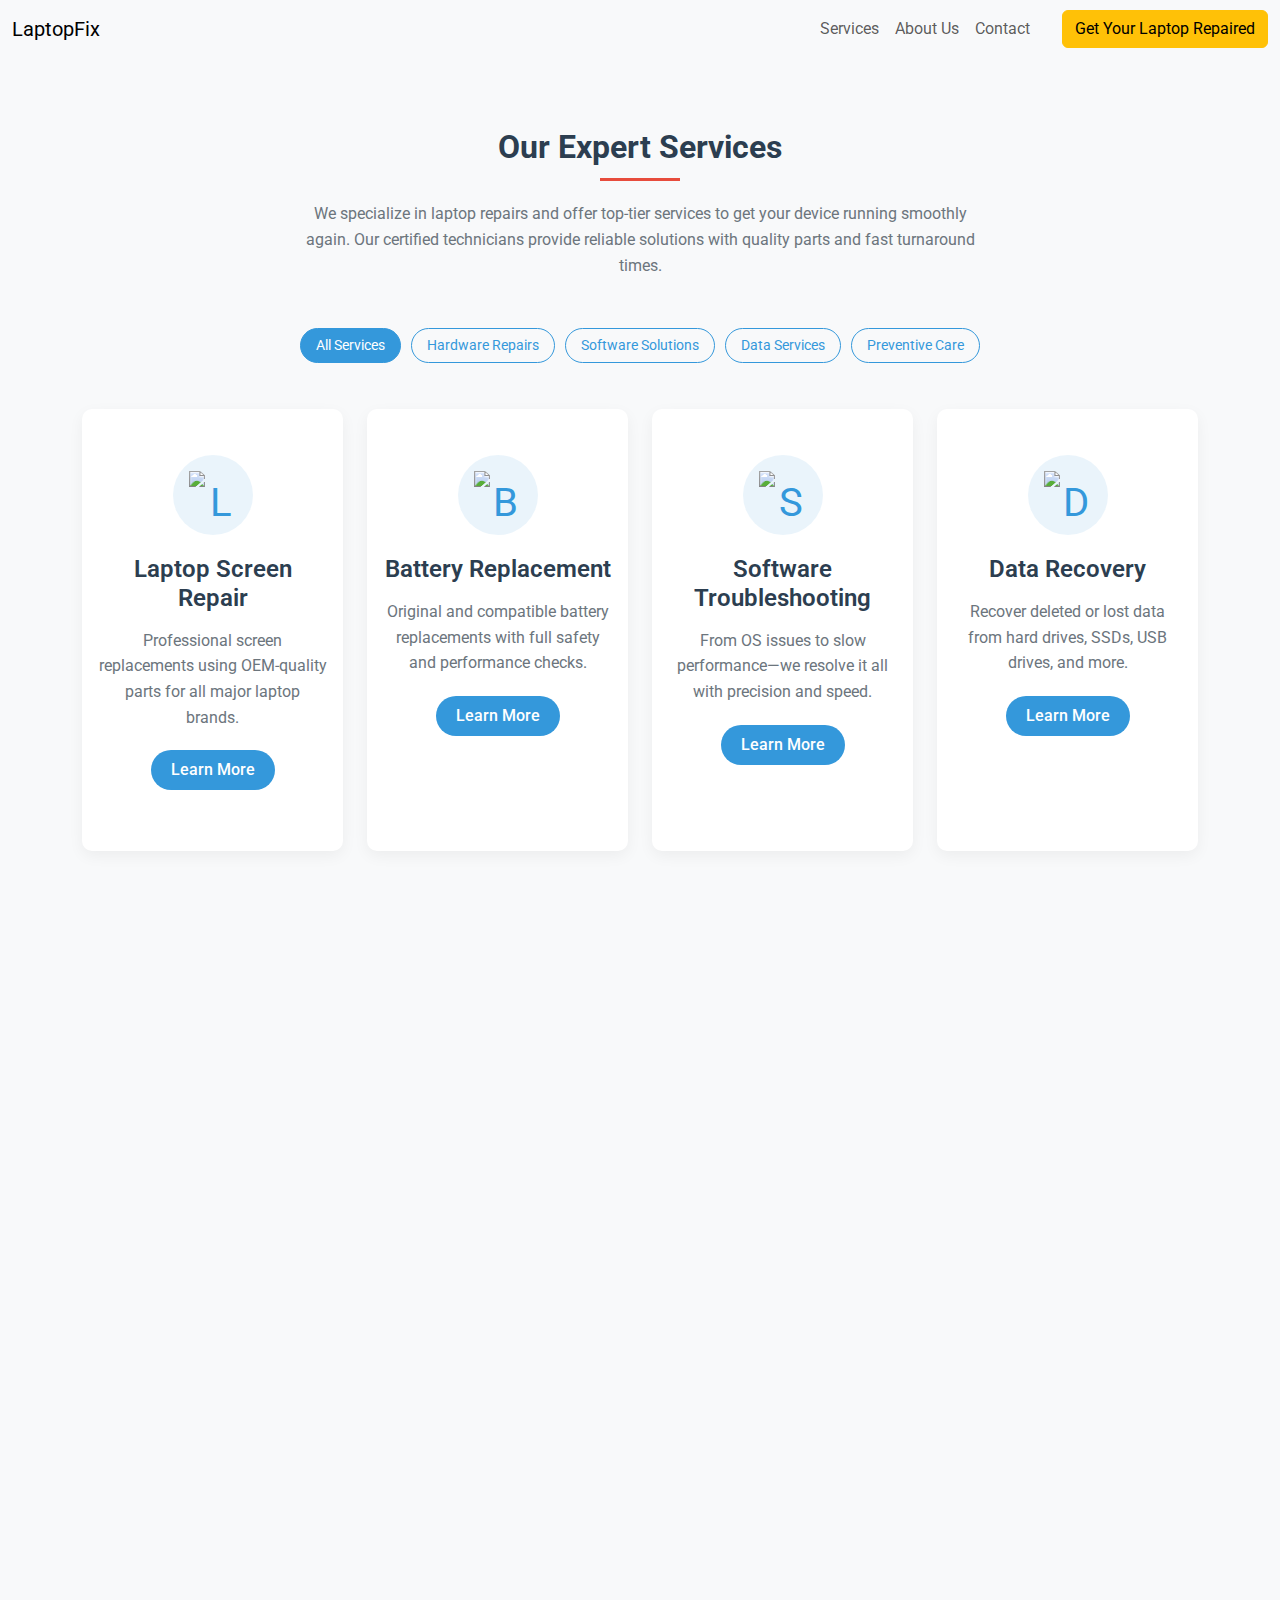
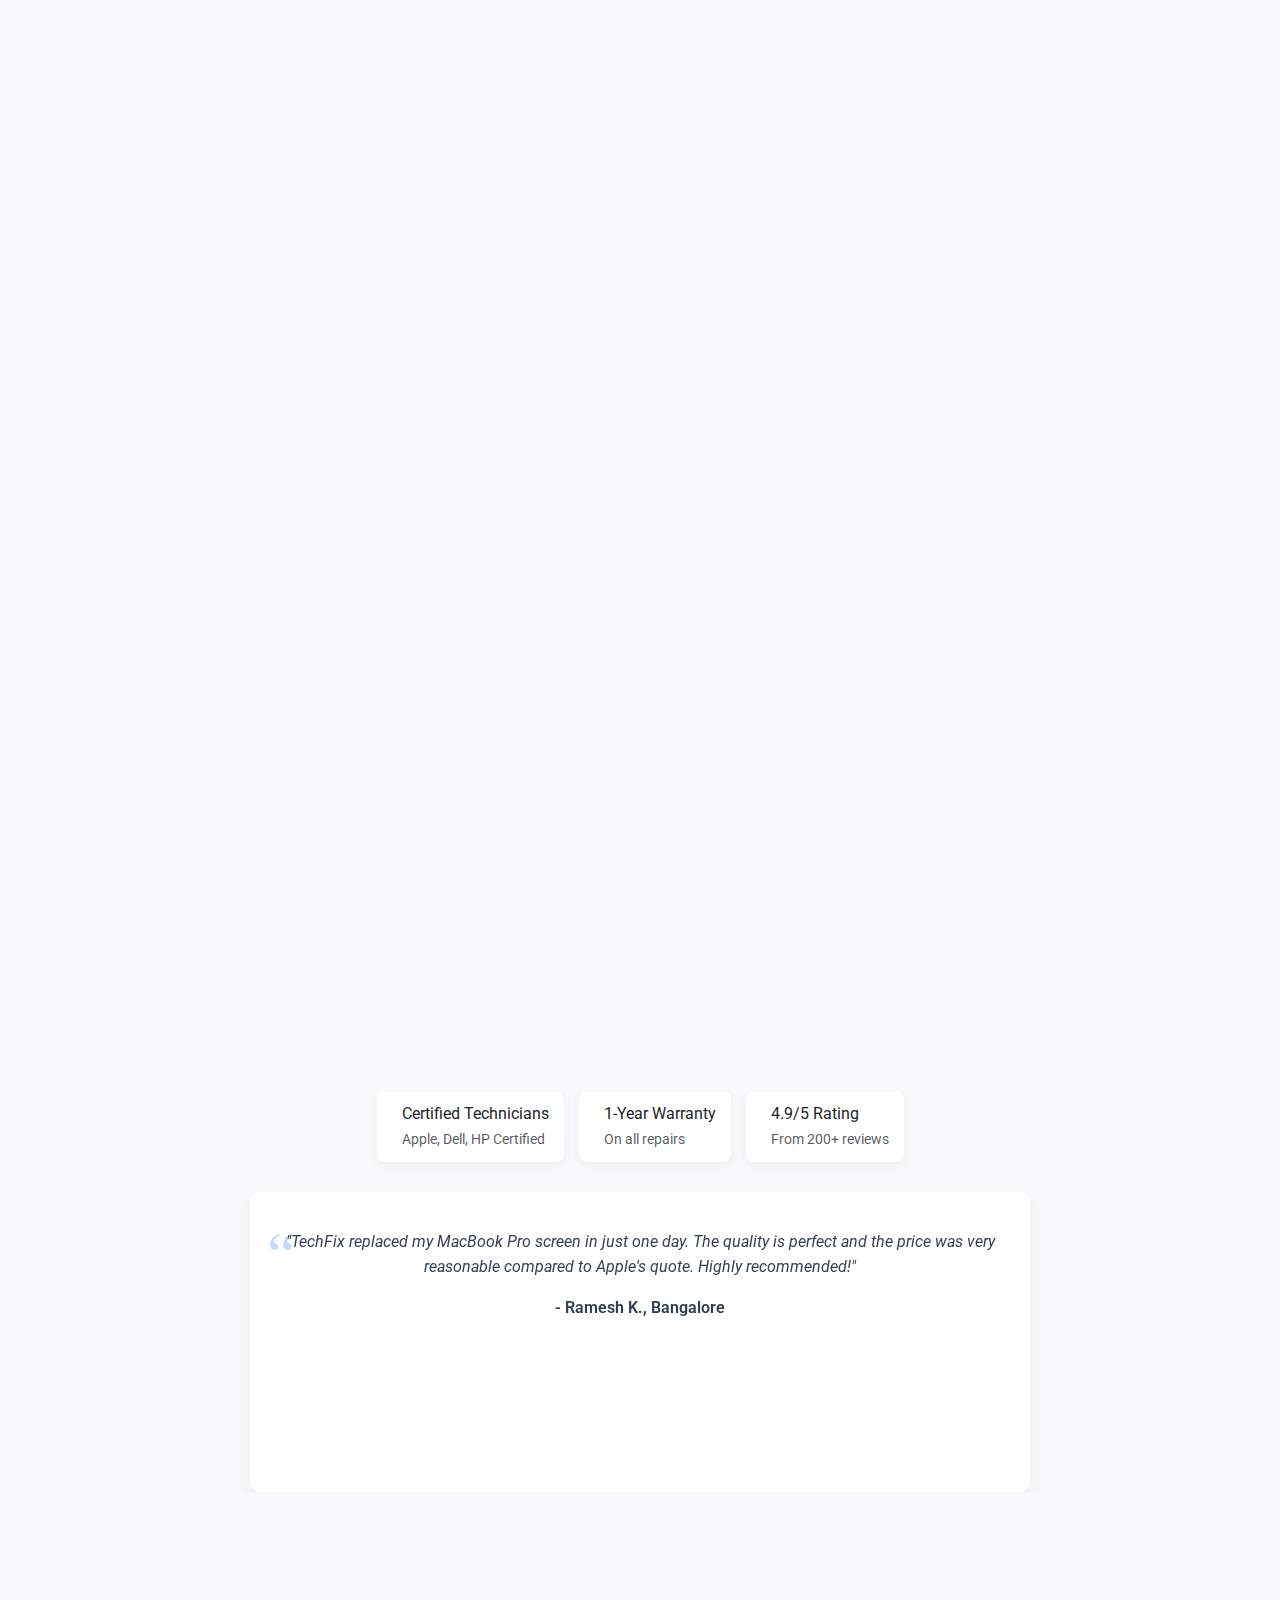
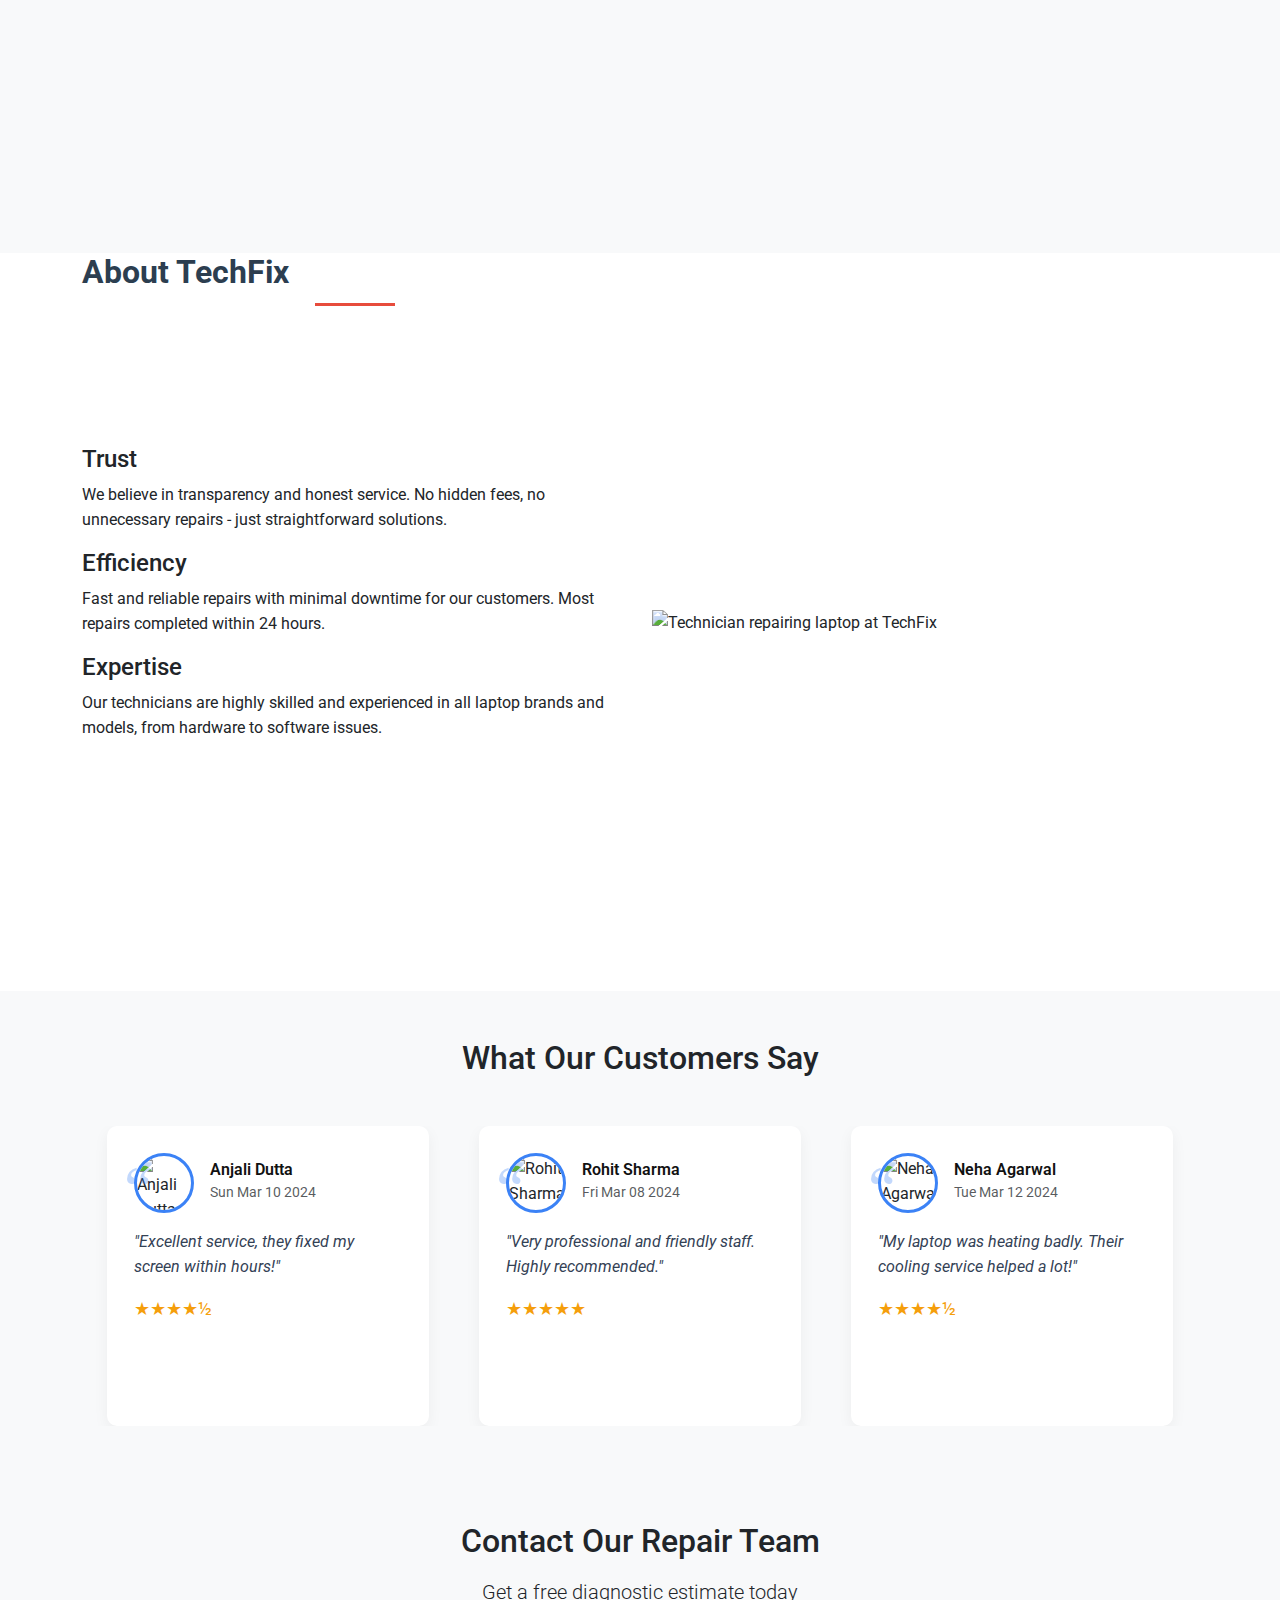
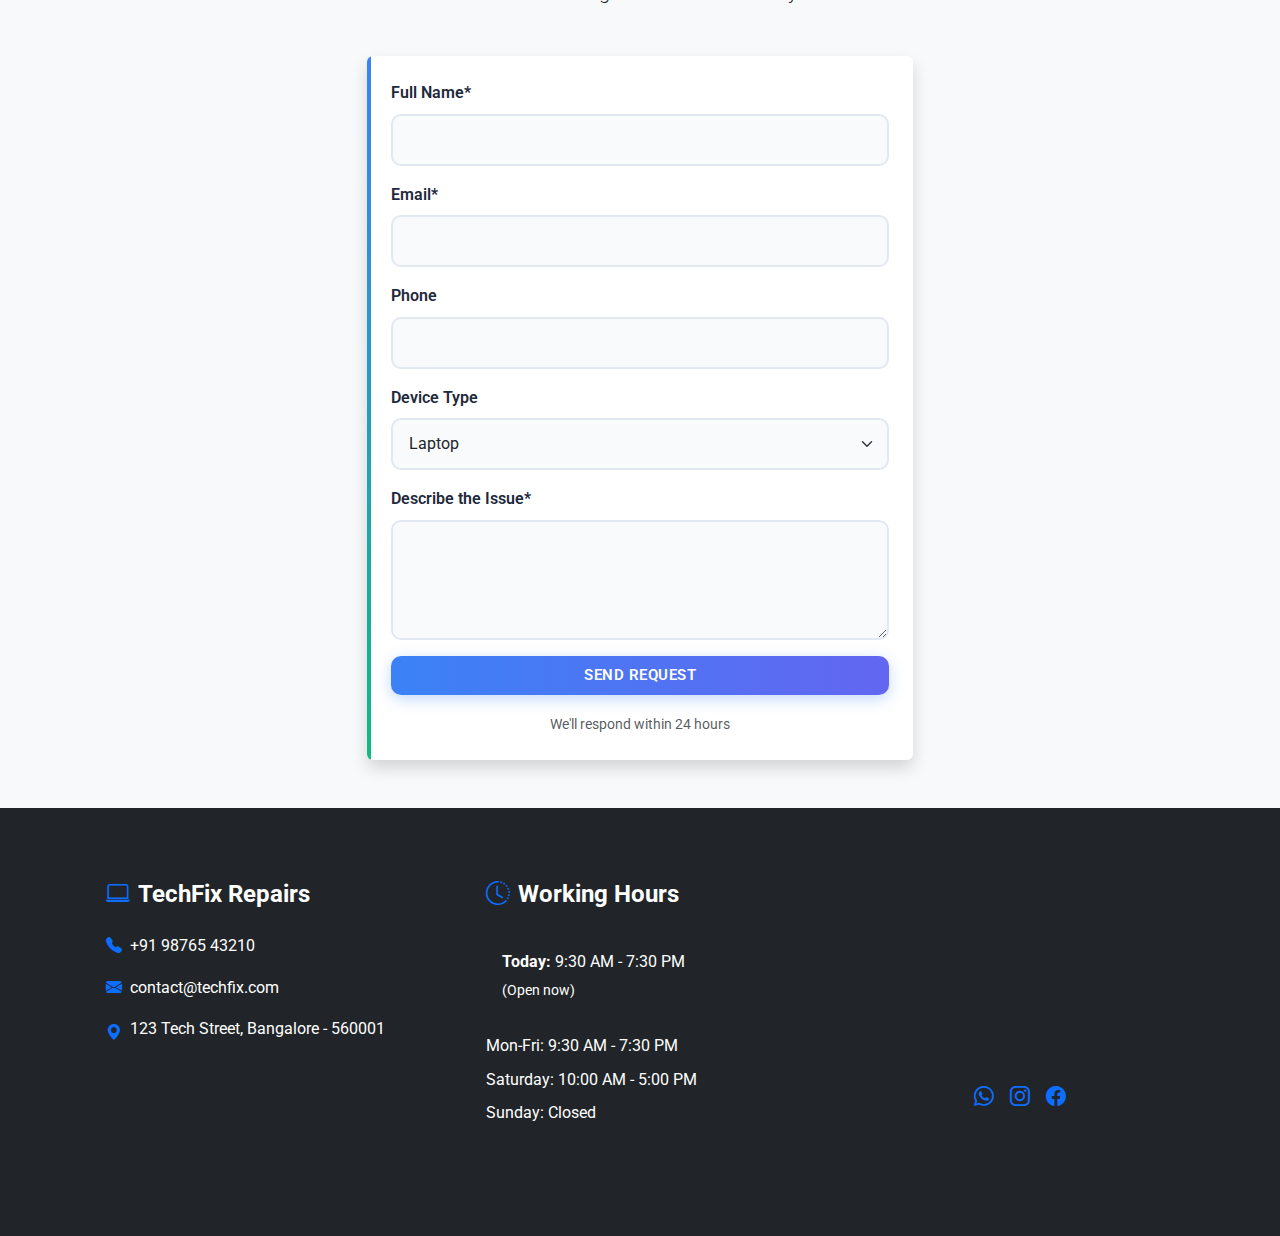
==== commit 8741f13e: "fix ui issue with Our Expert Services" ====
--- a/index.html
+++ b/index.html
@@ -63,7 +63,7 @@
   </header> -->
 
 <!-- SERVICES SECTION -->
-    <section class="services-section" id="services">
+    <section class="services-section mt-5" id="services">
         <div class="container">
             <div class="text-center">
                 <h2 class="section-title fade-in">Our Expert Services</h2>
